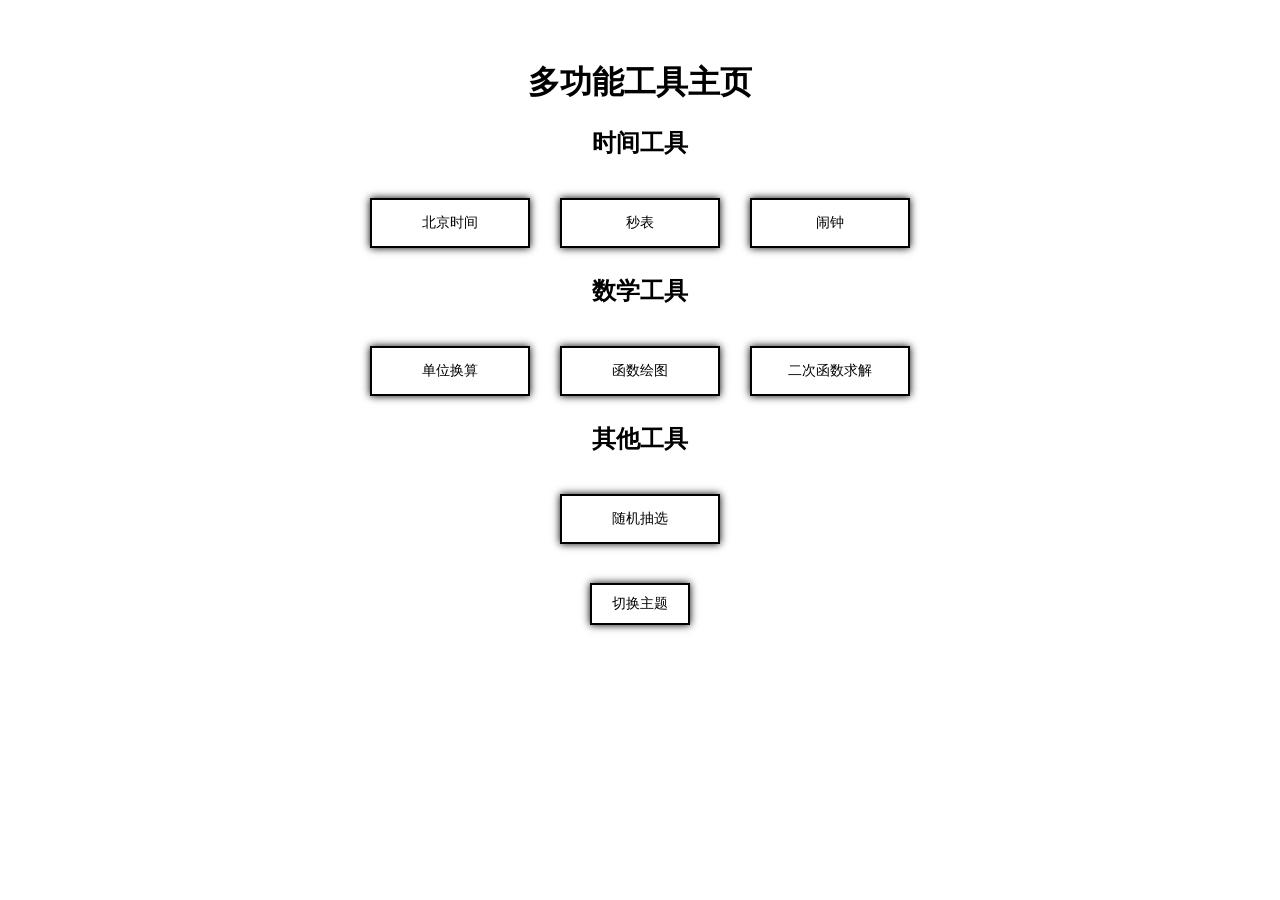
==== index.html @ 86a206b2 "更新 index.html" ====
<!DOCTYPE html>
<html lang="zh">
<head>
  <meta charset="UTF-8" />
  <title>多功能工具箱</title>
  <link rel="icon" href="images/chest.png" type="image/png">
  <link rel="stylesheet" href="style.css" />
  <style>
    body {
      text-align: center;
      font-family: sans-serif;
      padding: 2rem;
      background-color: #fff;
      color: #000;
      transition: background-color 0.3s, color 0.3s;
    }
    .menu {
      display: flex;
      flex-wrap: wrap;
      justify-content: center;
      gap: 1rem;
      margin-top: 2rem;
    }
    .btn {
      width: 160px;
      height: 50px;
      font-size: 14px;
      border-radius: 0;          /* 方形 */
      border: 2px solid currentColor;  /* 边框颜色和文字颜色一致 */
      background-color: transparent;
      color: inherit;            /* 继承 body 颜色 */
      cursor: pointer;
      transition: background-color 0.3s, color 0.3s;
    }
    .btn:hover {
      background-color: currentColor;
      color: var(--btn-hover-text, #fff);
    }
    #theme-button {
      margin-top: 2rem;
      padding: 10px 20px;
      font-size: 14px;
      border-radius: 0;
      border: 2px solid currentColor;
      background: transparent;
      color: inherit;
      cursor: pointer;
      transition: background-color 0.3s, color 0.3s;
    }
    #theme-button:hover {
      background-color: currentColor;
      color: var(--btn-hover-text, #fff);
    }

  </style>
</head>
<body>
  <h1>多功能工具主页</h1>
  <h2>时间工具</h2>
  <div class="menu">
    <a href="pages/clock.html"><button class="btn">北京时间</button></a>
    <a href="pages/stopwatch.html"><button class="btn">秒表</button></a>
    <a href="pages/alarm.html"><button class="btn">闹钟</button></a>
  </div>

  <h2>数学工具</h2>
  <div class="menu">
    <a href="pages/unit_converter.html"><button class="btn">单位换算</button></a>
    <a href="pages/function.html"><button class="btn">函数绘图</button></a>
    <a href="pages/quadratic_function.html"><button class="btn">二次函数求解</button></a>
  </div>

  <h2>其他工具</h2>
    <div class="menu">
    <a href="pages/random.html"><button class="btn">随机抽选</button></a>
  </div>

  <button id="theme-button" onclick="toggleTheme()">切换主题</button>

  <script>
    const themes = ["theme-white-blue", "theme-white-red", "theme-white-black", "theme-black-green","theme-black-blue","theme-black-white"];

    let currentThemeIndex = 0;

    function toggleTheme() {
      themes.forEach(t => document.body.classList.remove(t));
      currentThemeIndex = (currentThemeIndex + 1) % (themes.length + 1);
      if (currentThemeIndex === themes.length) {
        // 无主题，移除所有主题类
        localStorage.removeItem("theme");
      } else {
        document.body.classList.add(themes[currentThemeIndex]);
        localStorage.setItem("theme", themes[currentThemeIndex]);
      }
    }

    window.onload = () => {
      const savedTheme = localStorage.getItem("theme");
      if (savedTheme && themes.includes(savedTheme)) {
        document.body.classList.add(savedTheme);
        currentThemeIndex = themes.indexOf(savedTheme);
      }
    };
  </script>
</body>
</html>
---- style.css ----
@font-face {
  font-family: 'LED';
  src: url('fonts/DSEG7Classic-Bold.ttf') format('truetype');
}

body {
  background: #000;
  color: #0f0;
  font-family: 'LED', monospace;
  text-align: center;
  padding: 2em;
  transition: all 0.3s ease;
}

a {
  color: inherit;
  text-decoration: none;
}

button {
  background: transparent;
  border: 2px solid currentColor;
  color: inherit;
  font-size: 1.2em;
  padding: 0.5em 1.5em;
  margin: 0.5em;
  cursor: pointer;
  border-radius: 0;
  transition: 0.2s ease;
  box-shadow: 0 0 8px currentColor;
}

button:hover {
  background: currentColor;
  color: #000;
}

ul {
  list-style: none;
  padding: 0;
}

li {
  margin: 1em 0;
}

body.theme-white-blue    { background: #fff; color: #007bff; }
body.theme-white-black   { background: #fff; color: #000; }
body.theme-white-red     { background: #fff; color: #e60000; }

body.theme-black-green   { background: #000; color: #00ff00; }
body.theme-black-white   { background: #000; color: #fff; }
body.theme-black-blue    { background: #000; color: #00aaff; }

button, .btn {
  border-radius: 0;
  border: 2px solid currentColor;
  background: transparent;
  color: inherit;
  cursor: pointer;
  padding: 10px 20px;
  font-size: 14px;
  transition: background 0.2s, color 0.2s;
}
button:hover, .btn:hover {
  background: currentColor;
  color: #fff;
}
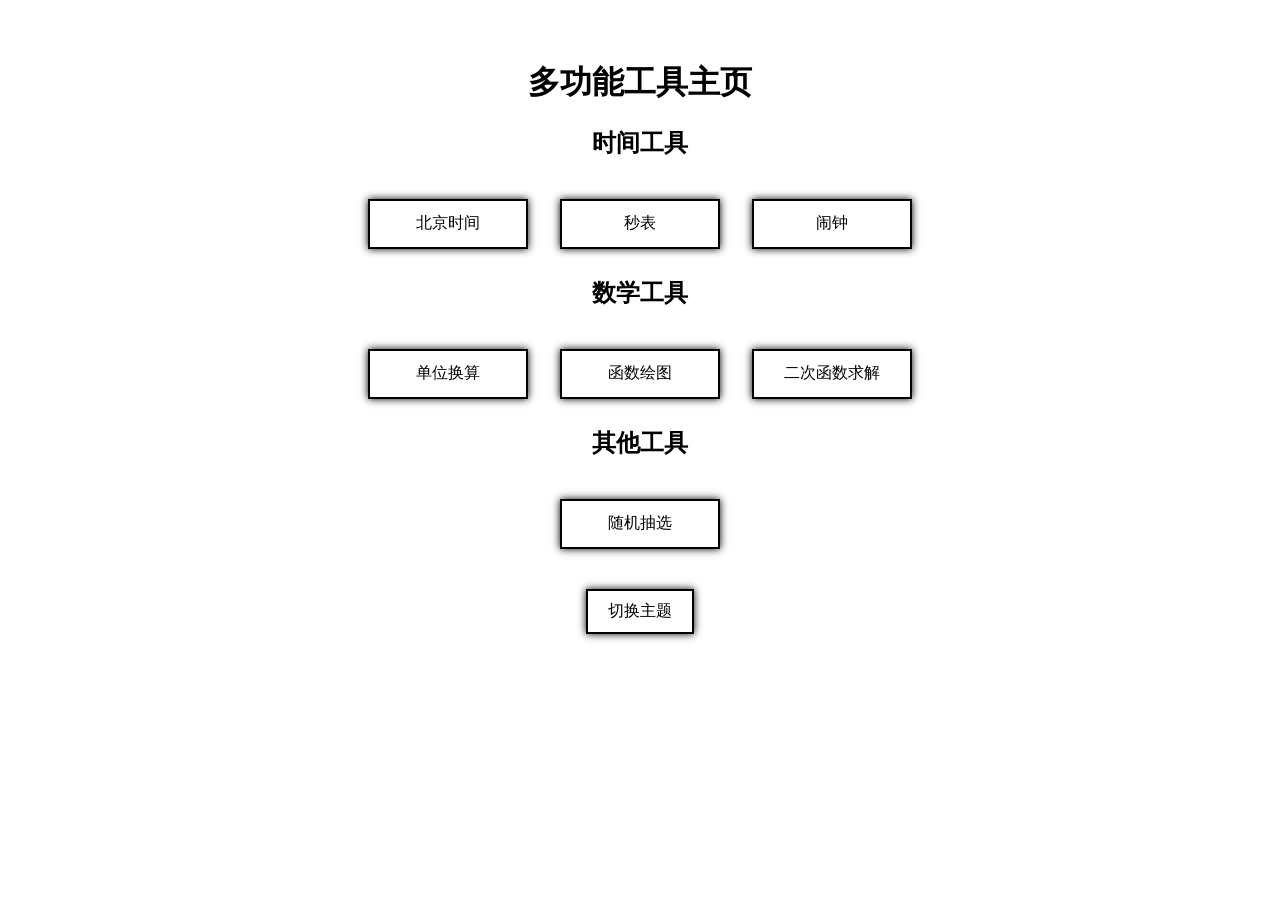
==== commit 14c2f27d: "更新按钮字体大小至 16px" ====
--- a/index.html
+++ b/index.html
@@ -24,7 +24,7 @@
     .btn {
       width: 160px;
       height: 50px;
-      font-size: 14px;
+      font-size: 16px;
       border-radius: 0;          /* 方形 */
       border: 2px solid currentColor;  /* 边框颜色和文字颜色一致 */
       background-color: transparent;
@@ -39,7 +39,7 @@
     #theme-button {
       margin-top: 2rem;
       padding: 10px 20px;
-      font-size: 14px;
+      font-size: 16px;
       border-radius: 0;
       border: 2px solid currentColor;
       background: transparent;
--- a/style.css
+++ b/style.css
@@ -59,7 +59,7 @@
   color: inherit;
   cursor: pointer;
   padding: 10px 20px;
-  font-size: 14px;
+  font-size: 18px;
   transition: background 0.2s, color 0.2s;
 }
 button:hover, .btn:hover {
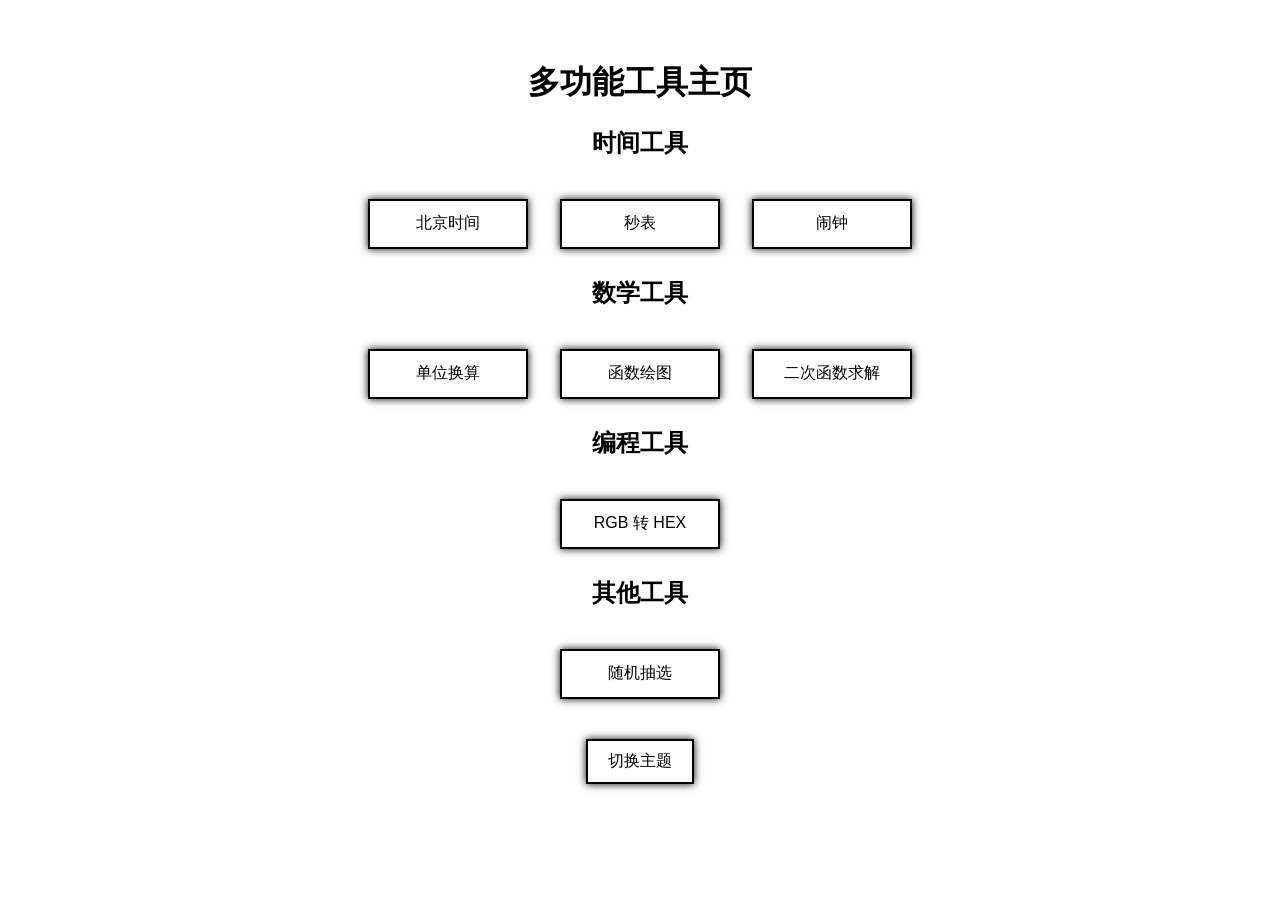
==== commit 9c96567a: "添加 RGB 转 HEX 颜色转换工具页面" ====
--- a/index.html
+++ b/index.html
@@ -69,7 +69,10 @@
     <a href="pages/function.html"><button class="btn">函数绘图</button></a>
     <a href="pages/quadratic_function.html"><button class="btn">二次函数求解</button></a>
   </div>
-
+  <h2>编程工具</h2>
+  <div class="menu">
+    <a href="pages/rgb_to_hex.html"><button class="btn">RGB 转 HEX</button></a>
+  </div>
   <h2>其他工具</h2>
     <div class="menu">
     <a href="pages/random.html"><button class="btn">随机抽选</button></a>
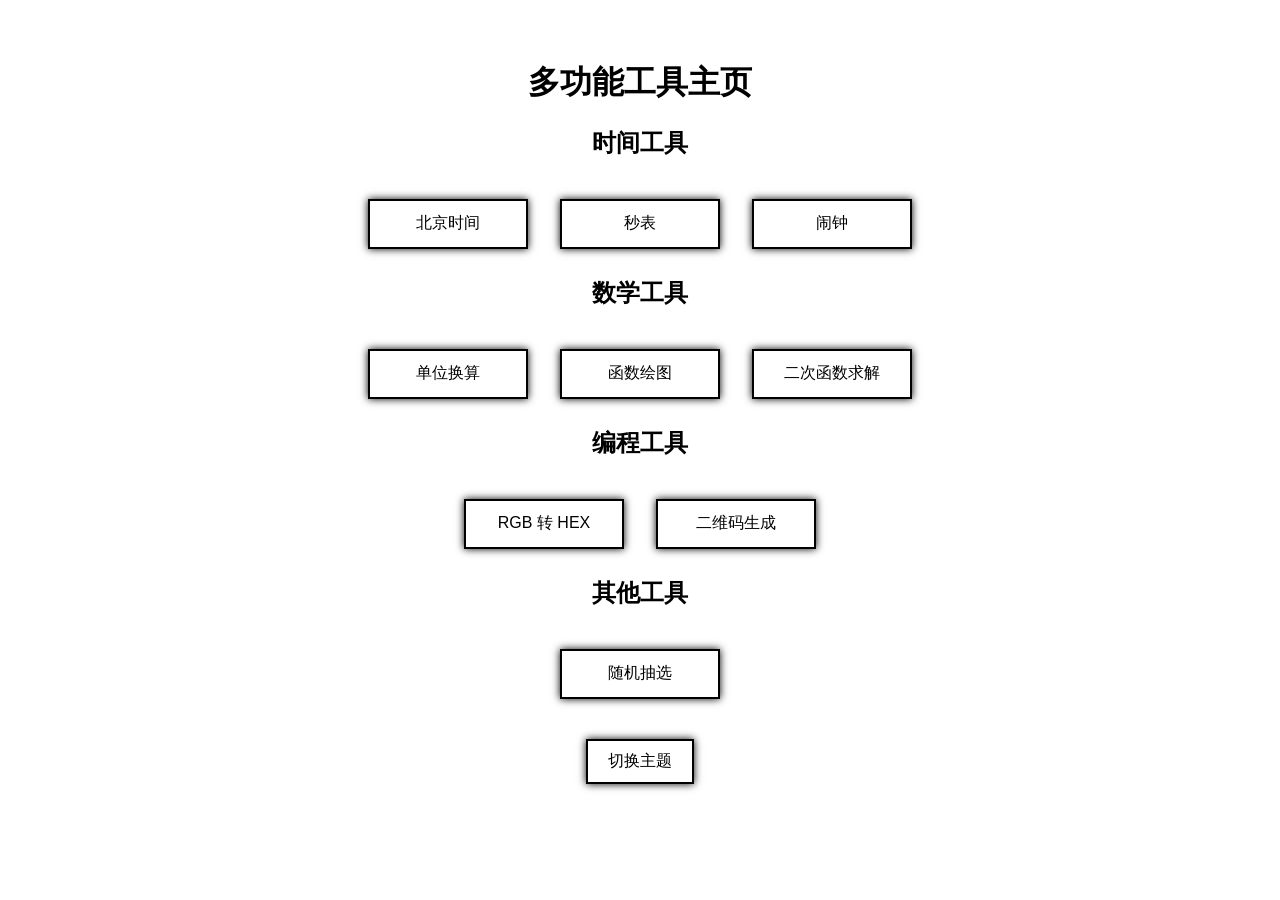
==== commit f0fb605b: "添加二维码生成页面" ====
--- a/index.html
+++ b/index.html
@@ -3,7 +3,7 @@
 <head>
   <meta charset="UTF-8" />
   <title>多功能工具箱</title>
-  <link rel="icon" href="images/chest.png" type="image/png">
+  <link rel="icon" href="chest.png" type="image/png">
   <link rel="stylesheet" href="style.css" />
   <style>
     body {
@@ -72,6 +72,7 @@
   <h2>编程工具</h2>
   <div class="menu">
     <a href="pages/rgb_to_hex.html"><button class="btn">RGB 转 HEX</button></a>
+    <a href="pages/qrcode.html"><button class="btn">二维码生成</button></a>
   </div>
   <h2>其他工具</h2>
     <div class="menu">
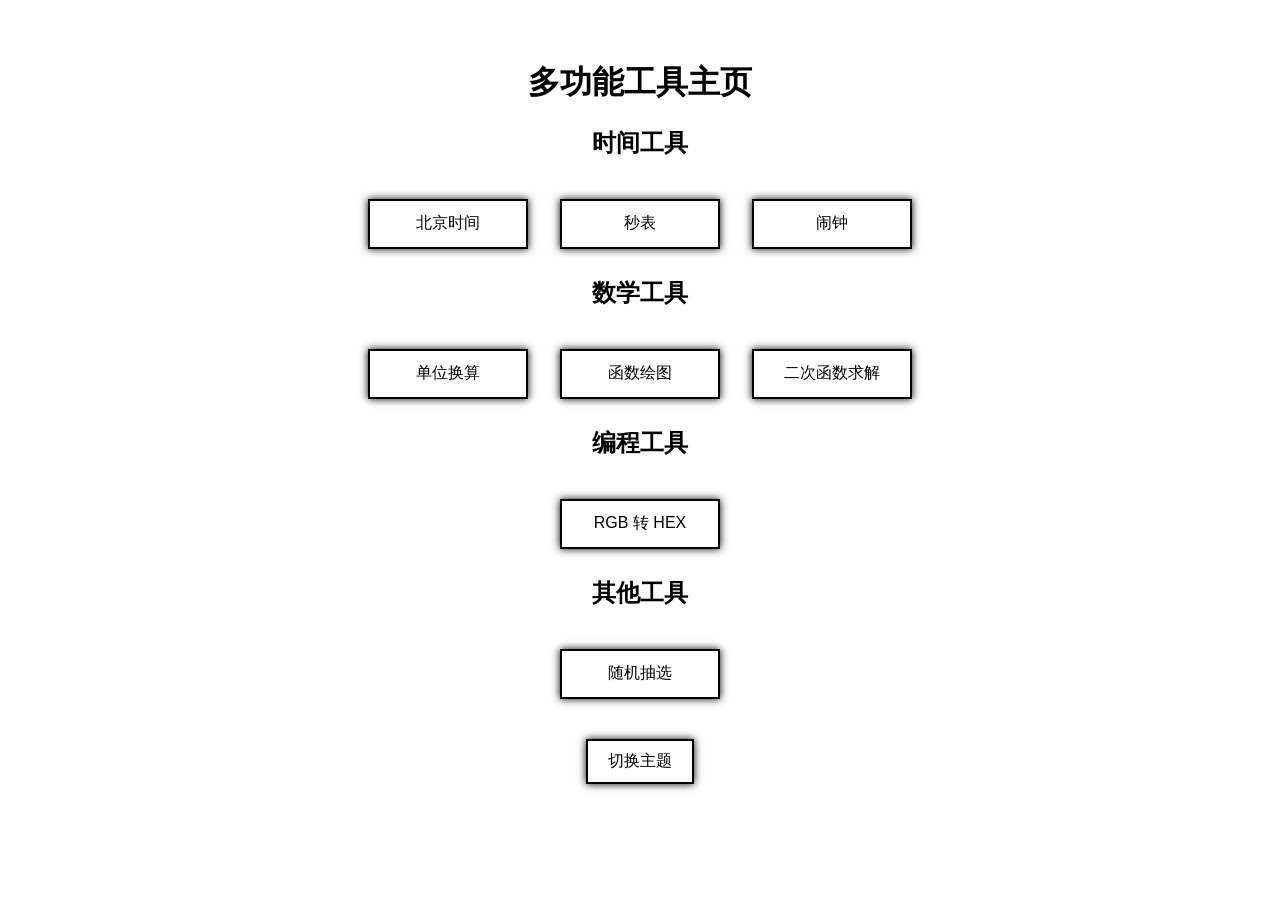
==== commit 67050393: "Update index.html" ====
--- a/index.html
+++ b/index.html
@@ -72,7 +72,6 @@
   <h2>编程工具</h2>
   <div class="menu">
     <a href="pages/rgb_to_hex.html"><button class="btn">RGB 转 HEX</button></a>
-    <a href="pages/qrcode.html"><button class="btn">二维码生成</button></a>
   </div>
   <h2>其他工具</h2>
     <div class="menu">
@@ -107,4 +106,4 @@
     };
   </script>
 </body>
-</html>+</html>
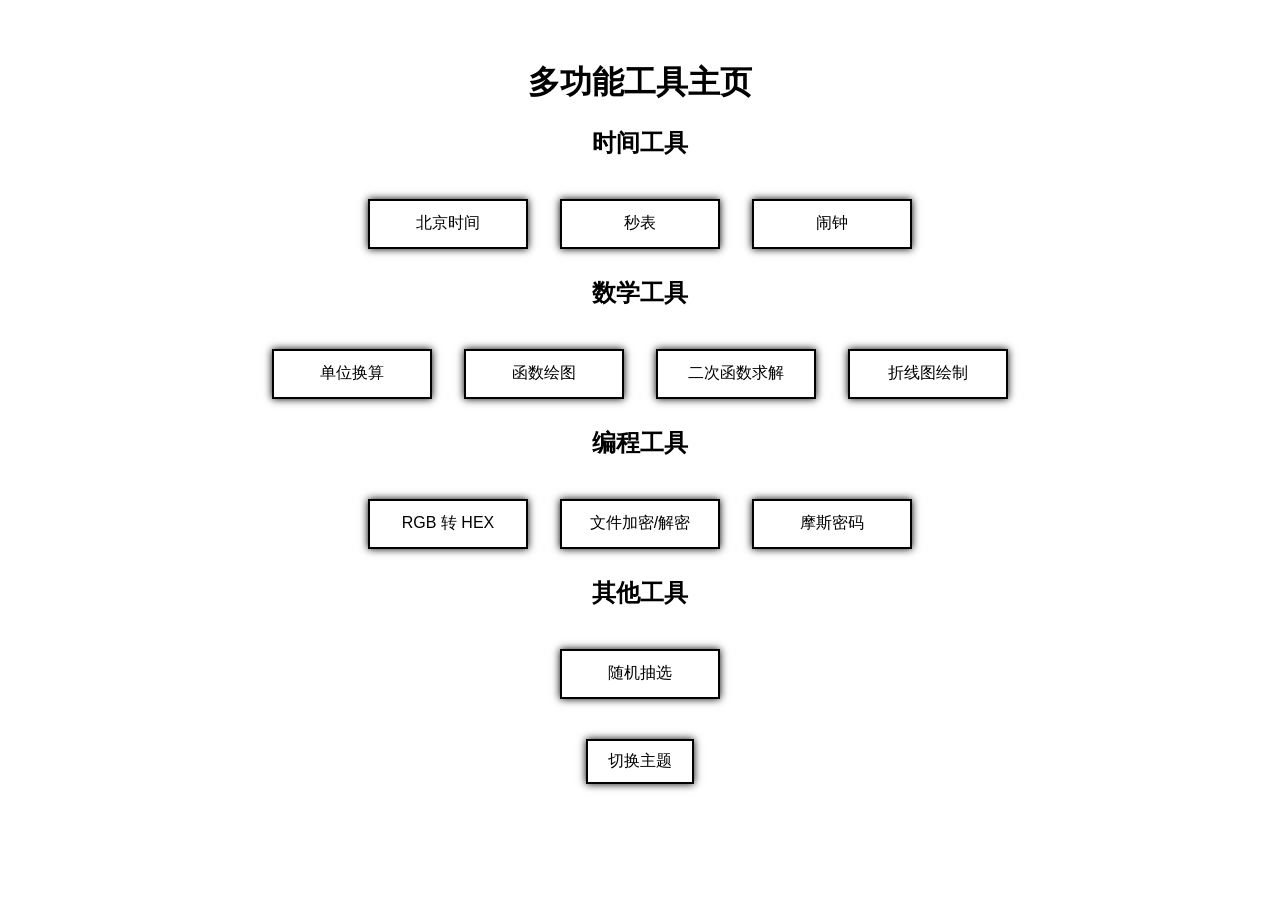
==== commit 334cce60: "添加文件加密解密工具、折线图绘制工具和摩斯密码工具页面" ====
--- a/index.html
+++ b/index.html
@@ -68,10 +68,13 @@
     <a href="pages/unit_converter.html"><button class="btn">单位换算</button></a>
     <a href="pages/function.html"><button class="btn">函数绘图</button></a>
     <a href="pages/quadratic_function.html"><button class="btn">二次函数求解</button></a>
+    <a href="pages/line_chart.html"><button class="btn">折线图绘制</button></a>
   </div>
   <h2>编程工具</h2>
   <div class="menu">
     <a href="pages/rgb_to_hex.html"><button class="btn">RGB 转 HEX</button></a>
+    <a href="pages/file_encrypt.html"><button class="btn">文件加密/解密</button></a>
+    <a href="pages/morse.html"><button class="btn">摩斯密码</button></a>
   </div>
   <h2>其他工具</h2>
     <div class="menu">
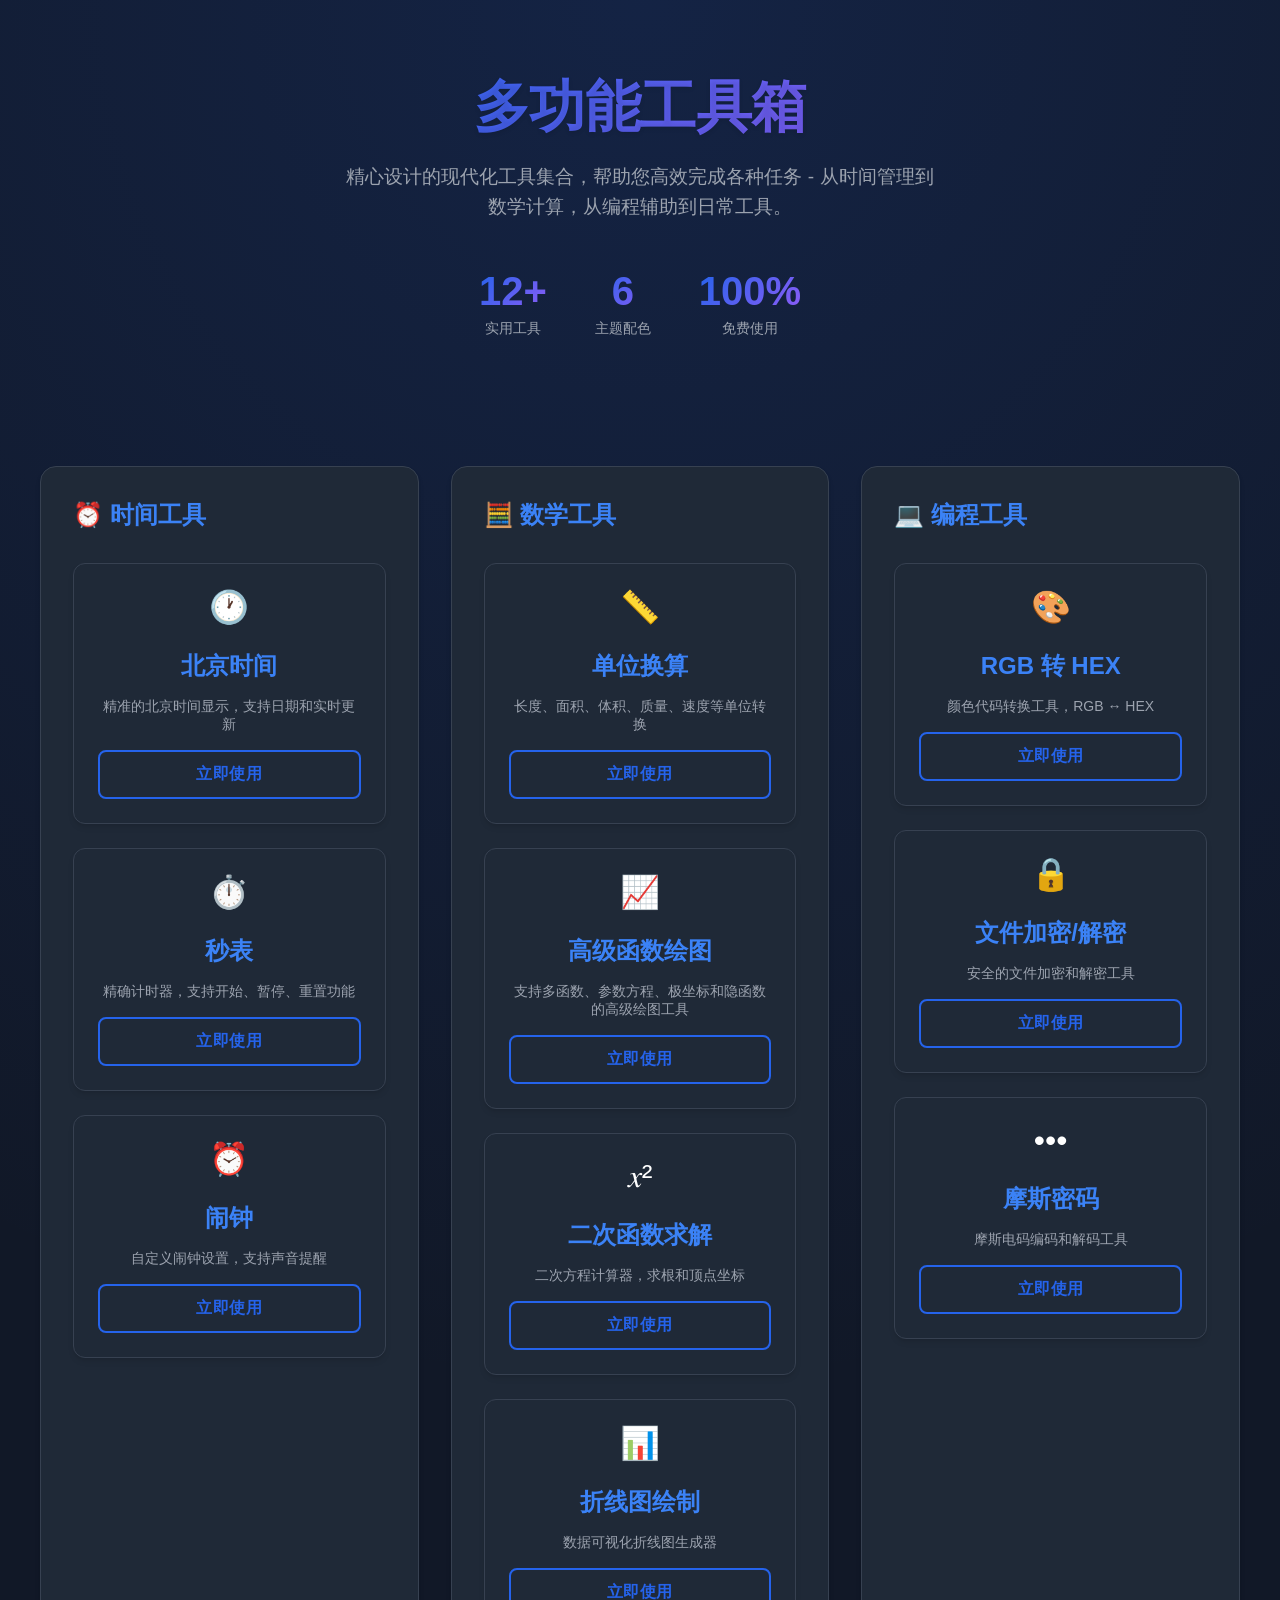
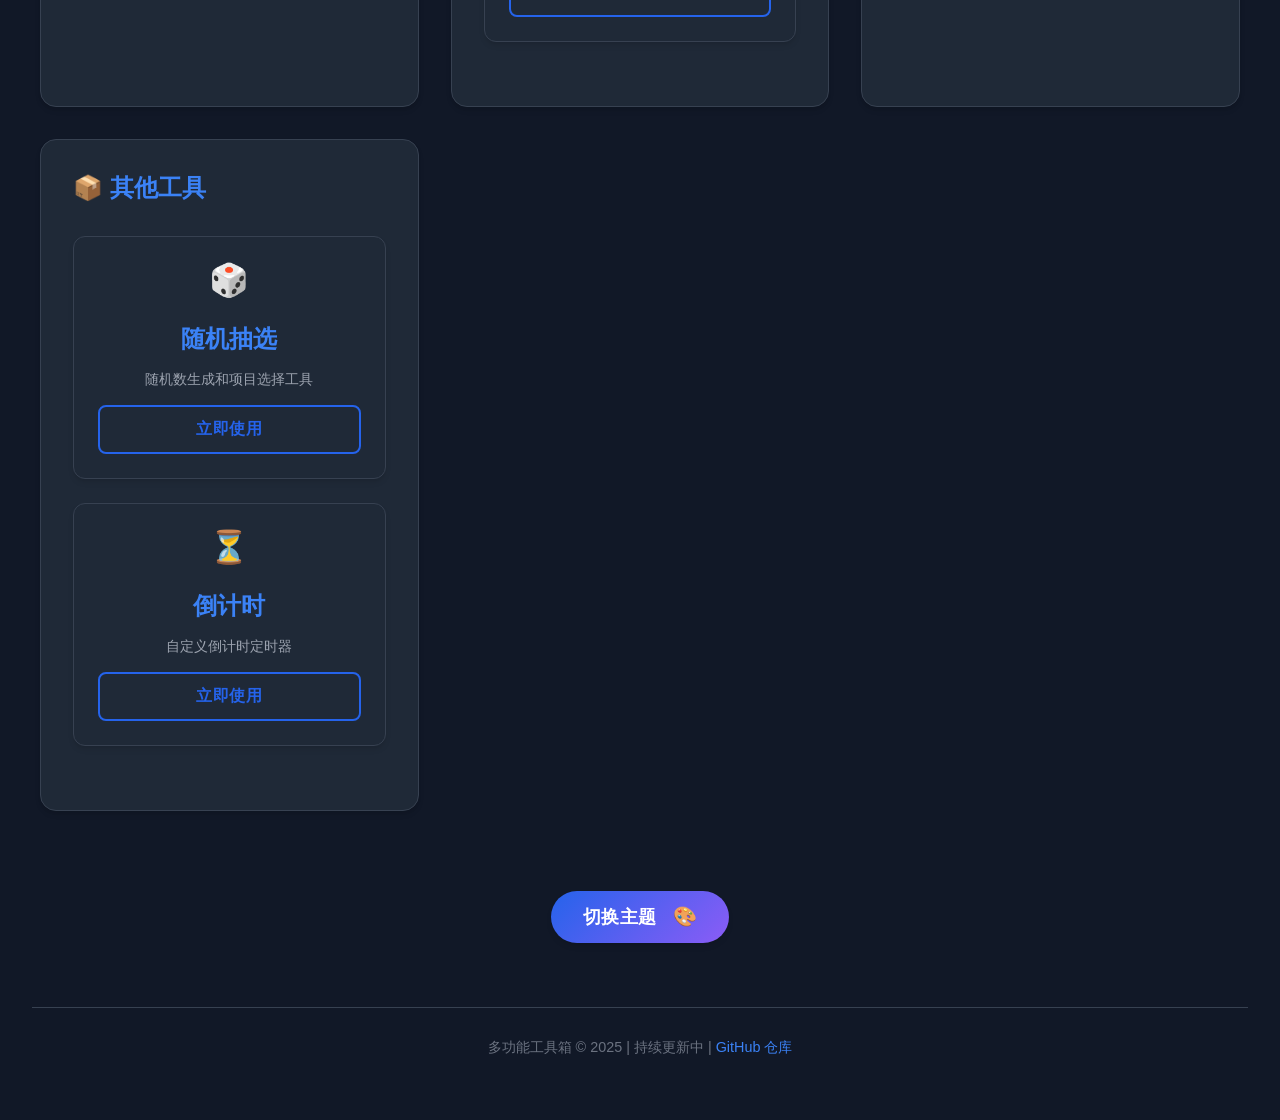
==== commit b7136cd0: "feat: redesign homepage with modern UI and responsive layout Redesigned the homepage with a complete" ====
--- a/index.html
+++ b/index.html
@@ -2,111 +2,229 @@
 <html lang="zh">
 <head>
   <meta charset="UTF-8" />
-  <title>多功能工具箱</title>
+  <meta name="viewport" content="width=device-width, initial-scale=1.0">
+  <title>多功能工具箱 | 现代化工具集</title>
   <link rel="icon" href="chest.png" type="image/png">
   <link rel="stylesheet" href="style.css" />
   <style>
-    body {
+    /* 添加一些主页特有的样式 */
+    .hero {
+      margin-bottom: 3rem;
+    }
+    
+    .hero p {
+      font-size: 1.2rem;
+      color: #9ca3af;
+      max-width: 600px;
+      margin: 0 auto 2rem;
+      line-height: 1.6;
+    }
+    
+    .tool-icon {
+      font-size: 2rem;
+      margin-bottom: 0.5rem;
+    }
+    
+    .category-grid {
+      display: grid;
+      grid-template-columns: repeat(auto-fit, minmax(300px, 1fr));
+      gap: 2rem;
+      margin: 2rem auto;
+      max-width: 1200px;
+      width: 100%;
+    }
+    
+    .category-card {
+      background: var(--card-bg-dark);
+      border-radius: 16px;
+      padding: 2rem;
+      border: 1px solid var(--border-dark);
+      box-shadow: var(--shadow);
+      transition: all 0.3s ease;
+    }
+    
+    .category-card:hover {
+      transform: translateY(-5px);
+      border-color: var(--primary);
+      box-shadow: var(--shadow-lg), var(--shadow-color);
+    }
+    
+    .category-card h3 {
+      color: var(--primary-light);
+      margin-top: 0;
+      font-size: 1.5rem;
+      display: flex;
+      align-items: center;
+      gap: 10px;
+    }
+    
+    .stats {
+      display: flex;
+      justify-content: center;
+      gap: 3rem;
+      margin: 3rem 0;
+      flex-wrap: wrap;
+    }
+    
+    .stat-item {
       text-align: center;
-      font-family: sans-serif;
-      padding: 2rem;
-      background-color: #fff;
-      color: #000;
-      transition: background-color 0.3s, color 0.3s;
-    }
-    .menu {
-      display: flex;
-      flex-wrap: wrap;
-      justify-content: center;
-      gap: 1rem;
-      margin-top: 2rem;
-    }
-    .btn {
-      width: 160px;
-      height: 50px;
-      font-size: 16px;
-      border-radius: 0;          /* 方形 */
-      border: 2px solid currentColor;  /* 边框颜色和文字颜色一致 */
-      background-color: transparent;
-      color: inherit;            /* 继承 body 颜色 */
-      cursor: pointer;
-      transition: background-color 0.3s, color 0.3s;
-    }
-    .btn:hover {
-      background-color: currentColor;
-      color: var(--btn-hover-text, #fff);
-    }
-    #theme-button {
-      margin-top: 2rem;
-      padding: 10px 20px;
-      font-size: 16px;
-      border-radius: 0;
-      border: 2px solid currentColor;
-      background: transparent;
-      color: inherit;
-      cursor: pointer;
-      transition: background-color 0.3s, color 0.3s;
-    }
-    #theme-button:hover {
-      background-color: currentColor;
-      color: var(--btn-hover-text, #fff);
-    }
-
+    }
+    
+    .stat-number {
+      font-size: 2.5rem;
+      font-weight: 800;
+      background: linear-gradient(135deg, var(--primary), var(--secondary));
+      -webkit-background-clip: text;
+      background-clip: text;
+      color: transparent;
+      line-height: 1;
+    }
+    
+    .stat-label {
+      color: #9ca3af;
+      font-size: 0.9rem;
+      margin-top: 0.5rem;
+    }
+    
+    .footer {
+      margin-top: 4rem;
+      color: #6b7280;
+      font-size: 0.9rem;
+      padding: 1rem;
+      border-top: 1px solid var(--border-dark);
+      width: 100%;
+    }
   </style>
 </head>
 <body>
-  <h1>多功能工具主页</h1>
-  <h2>时间工具</h2>
-  <div class="menu">
-    <a href="pages/clock.html"><button class="btn">北京时间</button></a>
-    <a href="pages/stopwatch.html"><button class="btn">秒表</button></a>
-    <a href="pages/alarm.html"><button class="btn">闹钟</button></a>
+  <div class="hero">
+    <h1>多功能工具箱</h1>
+    <p>精心设计的现代化工具集合，帮助您高效完成各种任务 - 从时间管理到数学计算，从编程辅助到日常工具。</p>
+    
+    <div class="stats">
+      <div class="stat-item">
+        <div class="stat-number">12+</div>
+        <div class="stat-label">实用工具</div>
+      </div>
+      <div class="stat-item">
+        <div class="stat-number">6</div>
+        <div class="stat-label">主题配色</div>
+      </div>
+      <div class="stat-item">
+        <div class="stat-number">100%</div>
+        <div class="stat-label">免费使用</div>
+      </div>
+    </div>
   </div>
 
-  <h2>数学工具</h2>
-  <div class="menu">
-    <a href="pages/unit_converter.html"><button class="btn">单位换算</button></a>
-    <a href="pages/function.html"><button class="btn">函数绘图</button></a>
-    <a href="pages/quadratic_function.html"><button class="btn">二次函数求解</button></a>
-    <a href="pages/line_chart.html"><button class="btn">折线图绘制</button></a>
+  <div class="category-grid">
+    <!-- 时间工具 -->
+    <div class="category-card">
+      <h3>⏰ 时间工具</h3>
+      <div class="menu">
+        <a href="pages/clock.html" class="tool-card">
+          <div class="tool-icon">🕐</div>
+          <h3>北京时间</h3>
+          <p>精准的北京时间显示，支持日期和实时更新</p>
+          <button class="btn">立即使用</button>
+        </a>
+        <a href="pages/stopwatch.html" class="tool-card">
+          <div class="tool-icon">⏱️</div>
+          <h3>秒表</h3>
+          <p>精确计时器，支持开始、暂停、重置功能</p>
+          <button class="btn">立即使用</button>
+        </a>
+        <a href="pages/alarm.html" class="tool-card">
+          <div class="tool-icon">⏰</div>
+          <h3>闹钟</h3>
+          <p>自定义闹钟设置，支持声音提醒</p>
+          <button class="btn">立即使用</button>
+        </a>
+      </div>
+    </div>
+
+    <!-- 数学工具 -->
+    <div class="category-card">
+      <h3>🧮 数学工具</h3>
+      <div class="menu">
+        <a href="pages/unit_converter.html" class="tool-card">
+          <div class="tool-icon">📏</div>
+          <h3>单位换算</h3>
+          <p>长度、面积、体积、质量、速度等单位转换</p>
+          <button class="btn">立即使用</button>
+        </a>
+        <a href="pages/function.html" class="tool-card">
+          <div class="tool-icon">📈</div>
+          <h3>高级函数绘图</h3>
+          <p>支持多函数、参数方程、极坐标和隐函数的高级绘图工具</p>
+          <button class="btn">立即使用</button>
+        </a>
+        <a href="pages/quadratic_function.html" class="tool-card">
+          <div class="tool-icon">𝑥²</div>
+          <h3>二次函数求解</h3>
+          <p>二次方程计算器，求根和顶点坐标</p>
+          <button class="btn">立即使用</button>
+        </a>
+        <a href="pages/line_chart.html" class="tool-card">
+          <div class="tool-icon">📊</div>
+          <h3>折线图绘制</h3>
+          <p>数据可视化折线图生成器</p>
+          <button class="btn">立即使用</button>
+        </a>
+      </div>
+    </div>
+
+    <!-- 编程工具 -->
+    <div class="category-card">
+      <h3>💻 编程工具</h3>
+      <div class="menu">
+        <a href="pages/rgb_to_hex.html" class="tool-card">
+          <div class="tool-icon">🎨</div>
+          <h3>RGB 转 HEX</h3>
+          <p>颜色代码转换工具，RGB ↔ HEX</p>
+          <button class="btn">立即使用</button>
+        </a>
+        <a href="pages/file_encrypt.html" class="tool-card">
+          <div class="tool-icon">🔒</div>
+          <h3>文件加密/解密</h3>
+          <p>安全的文件加密和解密工具</p>
+          <button class="btn">立即使用</button>
+        </a>
+        <a href="pages/morse.html" class="tool-card">
+          <div class="tool-icon">•••</div>
+          <h3>摩斯密码</h3>
+          <p>摩斯电码编码和解码工具</p>
+          <button class="btn">立即使用</button>
+        </a>
+      </div>
+    </div>
+
+    <!-- 其他工具 -->
+    <div class="category-card">
+      <h3>📦 其他工具</h3>
+      <div class="menu">
+        <a href="pages/random.html" class="tool-card">
+          <div class="tool-icon">🎲</div>
+          <h3>随机抽选</h3>
+          <p>随机数生成和项目选择工具</p>
+          <button class="btn">立即使用</button>
+        </a>
+        <a href="pages/countdown.html" class="tool-card">
+          <div class="tool-icon">⏳</div>
+          <h3>倒计时</h3>
+          <p>自定义倒计时定时器</p>
+          <button class="btn">立即使用</button>
+        </a>
+      </div>
+    </div>
   </div>
-  <h2>编程工具</h2>
-  <div class="menu">
-    <a href="pages/rgb_to_hex.html"><button class="btn">RGB 转 HEX</button></a>
-    <a href="pages/file_encrypt.html"><button class="btn">文件加密/解密</button></a>
-    <a href="pages/morse.html"><button class="btn">摩斯密码</button></a>
+
+  <button id="theme-button" onclick="toggleTheme()">切换主题</button>
+
+  <div class="footer">
+    <p>多功能工具箱 © 2025 | 持续更新中 | <a href="https://github.com/rtmmtr2/rtmmtr2.github.io" style="color: var(--primary-light);">GitHub 仓库</a></p>
   </div>
-  <h2>其他工具</h2>
-    <div class="menu">
-    <a href="pages/random.html"><button class="btn">随机抽选</button></a>
-  </div>
-
-  <button id="theme-button" onclick="toggleTheme()">切换主题</button>
-
-  <script>
-    const themes = ["theme-white-blue", "theme-white-red", "theme-white-black", "theme-black-green","theme-black-blue","theme-black-white"];
-
-    let currentThemeIndex = 0;
-
-    function toggleTheme() {
-      themes.forEach(t => document.body.classList.remove(t));
-      currentThemeIndex = (currentThemeIndex + 1) % (themes.length + 1);
-      if (currentThemeIndex === themes.length) {
-        // 无主题，移除所有主题类
-        localStorage.removeItem("theme");
-      } else {
-        document.body.classList.add(themes[currentThemeIndex]);
-        localStorage.setItem("theme", themes[currentThemeIndex]);
-      }
-    }
-
-    window.onload = () => {
-      const savedTheme = localStorage.getItem("theme");
-      if (savedTheme && themes.includes(savedTheme)) {
-        document.body.classList.add(savedTheme);
-        currentThemeIndex = themes.indexOf(savedTheme);
-      }
-    };
-  </script>
+
+  <script src="script.js"></script>
 </body>
 </html>
--- a/style.css
+++ b/style.css
@@ -1,68 +1,367 @@
+/* 现代化多功能工具箱样式 - 优化版 */
 @font-face {
   font-family: 'LED';
   src: url('fonts/DSEG7Classic-Bold.ttf') format('truetype');
 }
 
+:root {
+  /* 现代配色方案 */
+  --primary: #2563eb;
+  --primary-light: #3b82f6;
+  --primary-dark: #1d4ed8;
+  --secondary: #8b5cf6;
+  --accent: #10b981;
+  --danger: #ef4444;
+  --warning: #f59e0b;
+  --success: #10b981;
+  --text-light: #ffffff;
+  --text-dark: #1f2937;
+  --bg-light: #f9fafb;
+  --bg-dark: #111827;
+  --card-bg-light: #ffffff;
+  --card-bg-dark: #1f2937;
+  --border-light: #e5e7eb;
+  --border-dark: #374151;
+  --shadow: 0 4px 6px -1px rgba(0, 0, 0, 0.1), 0 2px 4px -1px rgba(0, 0, 0, 0.06);
+  --shadow-lg: 0 10px 15px -3px rgba(0, 0, 0, 0.1), 0 4px 6px -2px rgba(0, 0, 0, 0.05);
+  --shadow-color: 0 0 20px rgba(37, 99, 235, 0.3);
+}
+
+* {
+  box-sizing: border-box;
+}
+
 body {
-  background: #000;
-  color: #0f0;
-  font-family: 'LED', monospace;
+  background: var(--bg-dark);
+  color: #fff;
+  font-family: -apple-system, BlinkMacSystemFont, 'Segoe UI', Roboto, 'Helvetica Neue', Arial, sans-serif;
   text-align: center;
-  padding: 2em;
+  padding: 2rem;
+  margin: 0;
   transition: all 0.3s ease;
-}
-
+  min-height: 100vh;
+  display: flex;
+  flex-direction: column;
+  align-items: center;
+  justify-content: center;
+  background-image: radial-gradient(circle at 50% 0%, rgba(37, 99, 235, 0.15) 0%, transparent 50%);
+}
+
+/* 主标题样式 */
+h1 {
+  font-size: 3.5rem;
+  margin-bottom: 1rem;
+  background: linear-gradient(135deg, var(--primary), var(--secondary));
+  -webkit-background-clip: text;
+  background-clip: text;
+  color: transparent;
+  font-weight: 800;
+  letter-spacing: -0.5px;
+  text-shadow: 0 2px 4px rgba(0, 0, 0, 0.1);
+}
+
+h2 {
+  font-size: 2rem;
+  margin: 2rem 0 1.5rem;
+  color: #e5e7eb;
+  font-weight: 600;
+  position: relative;
+  display: inline-block;
+  padding-bottom: 0.5rem;
+}
+
+h2::after {
+  content: '';
+  position: absolute;
+  bottom: 0;
+  left: 50%;
+  transform: translateX(-50%);
+  width: 60px;
+  height: 3px;
+  background: linear-gradient(90deg, var(--primary), var(--secondary));
+  border-radius: 3px;
+}
+
+/* 链接样式 */
 a {
   color: inherit;
   text-decoration: none;
-}
-
-button {
+  transition: color 0.2s ease;
+}
+
+a:hover {
+  color: var(--primary-light);
+}
+
+/* 按钮基础样式 */
+button, .btn {
+  border: 2px solid var(--primary);
   background: transparent;
-  border: 2px solid currentColor;
+  color: var(--primary);
+  cursor: pointer;
+  padding: 12px 24px;
+  font-size: 1rem;
+  font-weight: 600;
+  border-radius: 8px;
+  transition: all 0.3s ease;
+  position: relative;
+  overflow: hidden;
+  display: inline-flex;
+  align-items: center;
+  justify-content: center;
+  gap: 8px;
+  letter-spacing: 0.5px;
+}
+
+button:hover, .btn:hover {
+  background: var(--primary);
+  color: white;
+  transform: translateY(-2px);
+  box-shadow: var(--shadow-lg), var(--shadow-color);
+}
+
+button:active, .btn:active {
+  transform: translateY(0);
+}
+
+/* 菜单区域样式 */
+.menu {
+  display: grid;
+  grid-template-columns: repeat(auto-fill, minmax(180px, 1fr));
+  gap: 1.5rem;
+  margin: 2rem auto;
+  max-width: 1200px;
+  width: 100%;
+}
+
+/* 工具卡片样式 */
+.tool-card {
+  background: var(--card-bg-dark);
+  border-radius: 12px;
+  padding: 1.5rem;
+  border: 1px solid var(--border-dark);
+  transition: all 0.3s ease;
+  display: flex;
+  flex-direction: column;
+  align-items: center;
+  gap: 1rem;
+  text-decoration: none;
   color: inherit;
-  font-size: 1.2em;
-  padding: 0.5em 1.5em;
-  margin: 0.5em;
-  cursor: pointer;
-  border-radius: 0;
-  transition: 0.2s ease;
-  box-shadow: 0 0 8px currentColor;
-}
-
-button:hover {
-  background: currentColor;
-  color: #000;
-}
-
-ul {
-  list-style: none;
-  padding: 0;
-}
-
-li {
-  margin: 1em 0;
-}
-
-body.theme-white-blue    { background: #fff; color: #007bff; }
-body.theme-white-black   { background: #fff; color: #000; }
-body.theme-white-red     { background: #fff; color: #e60000; }
-
-body.theme-black-green   { background: #000; color: #00ff00; }
-body.theme-black-white   { background: #000; color: #fff; }
-body.theme-black-blue    { background: #000; color: #00aaff; }
-
-button, .btn {
-  border-radius: 0;
-  border: 2px solid currentColor;
-  background: transparent;
-  color: inherit;
-  cursor: pointer;
-  padding: 10px 20px;
-  font-size: 18px;
-  transition: background 0.2s, color 0.2s;
-}
-button:hover, .btn:hover {
-  background: currentColor;
-  color: #fff;
-}+  box-shadow: var(--shadow);
+}
+
+.tool-card:hover {
+  transform: translateY(-5px);
+  border-color: var(--primary);
+  box-shadow: var(--shadow-lg), var(--shadow-color);
+}
+
+.tool-card .btn {
+  width: 100%;
+  margin: 0;
+}
+
+.tool-card h3 {
+  margin: 0;
+  font-size: 1.25rem;
+  font-weight: 600;
+  color: #e5e7eb;
+}
+
+.tool-card p {
+  margin: 0;
+  color: #9ca3af;
+  font-size: 0.875rem;
+  text-align: center;
+}
+
+/* 主题切换按钮 */
+#theme-button {
+  margin-top: 3rem;
+  padding: 14px 32px;
+  font-size: 1.1rem;
+  border-radius: 50px;
+  background: linear-gradient(135deg, var(--primary), var(--secondary));
+  color: white;
+  border: none;
+  font-weight: 600;
+  box-shadow: var(--shadow);
+  position: relative;
+  overflow: hidden;
+}
+
+#theme-button:hover {
+  transform: translateY(-2px);
+  box-shadow: var(--shadow-lg);
+  background: linear-gradient(135deg, var(--primary-light), var(--secondary));
+}
+
+#theme-button::after {
+  content: '🎨';
+  margin-left: 8px;
+  font-size: 1.2rem;
+}
+
+/* 返回按钮样式 */
+.back-button {
+  margin-top: 2rem;
+  background: var(--bg-dark);
+  border: 2px solid var(--border-dark);
+  color: #d1d5db;
+}
+
+.back-button:hover {
+  background: var(--border-dark);
+  color: white;
+  border-color: var(--primary);
+}
+
+/* 主题系统 */
+body.theme-white-blue {
+  background: linear-gradient(135deg, #f0f9ff, #e0f2fe);
+  color: #0369a1;
+}
+
+body.theme-white-blue h1 {
+  background: linear-gradient(135deg, #0369a1, #0ea5e9);
+  -webkit-background-clip: text;
+  background-clip: text;
+  color: transparent;
+}
+
+body.theme-white-blue .tool-card {
+  background: white;
+  border-color: #bae6fd;
+}
+
+body.theme-white-red {
+  background: linear-gradient(135deg, #fef2f2, #fee2e2);
+  color: #dc2626;
+}
+
+body.theme-white-red h1 {
+  background: linear-gradient(135deg, #dc2626, #ef4444);
+  -webkit-background-clip: text;
+  background-clip: text;
+  color: transparent;
+}
+
+body.theme-white-black {
+  background: linear-gradient(135deg, #fafafa, #f5f5f5);
+  color: #111827;
+}
+
+body.theme-white-black .tool-card {
+  background: white;
+  border-color: #e5e7eb;
+}
+
+body.theme-black-green {
+  background: linear-gradient(135deg, #022c22, #064e3b);
+  color: #10b981;
+}
+
+body.theme-black-green .tool-card {
+  background: #0f766e;
+}
+
+body.theme-black-white {
+  background: linear-gradient(135deg, #1f2937, #374151);
+  color: #f9fafb;
+}
+
+body.theme-black-blue {
+  background: linear-gradient(135deg, #0c4a6e, #075985);
+  color: #93c5fd;
+}
+
+/* 响应式设计 */
+@media (max-width: 768px) {
+  body {
+    padding: 1rem;
+  }
+
+  h1 {
+    font-size: 2.5rem;
+  }
+
+  h2 {
+    font-size: 1.75rem;
+  }
+
+  .menu {
+    grid-template-columns: repeat(auto-fill, minmax(160px, 1fr));
+    gap: 1rem;
+  }
+
+  .tool-card {
+    padding: 1.25rem;
+  }
+
+  button, .btn {
+    padding: 10px 20px;
+    font-size: 0.95rem;
+  }
+
+  #theme-button {
+    padding: 12px 24px;
+    font-size: 1rem;
+  }
+}
+
+@media (max-width: 480px) {
+  .menu {
+    grid-template-columns: 1fr;
+    max-width: 300px;
+  }
+
+  h1 {
+    font-size: 2rem;
+  }
+}
+
+/* 动画效果 */
+@keyframes fadeIn {
+  from {
+    opacity: 0;
+    transform: translateY(10px);
+  }
+  to {
+    opacity: 1;
+    transform: translateY(0);
+  }
+}
+
+.tool-card {
+  animation: fadeIn 0.5s ease forwards;
+}
+
+.tool-card:nth-child(1) { animation-delay: 0.1s; }
+.tool-card:nth-child(2) { animation-delay: 0.2s; }
+.tool-card:nth-child(3) { animation-delay: 0.3s; }
+.tool-card:nth-child(4) { animation-delay: 0.4s; }
+.tool-card:nth-child(5) { animation-delay: 0.5s; }
+.tool-card:nth-child(6) { animation-delay: 0.6s; }
+.tool-card:nth-child(7) { animation-delay: 0.7s; }
+.tool-card:nth-child(8) { animation-delay: 0.8s; }
+.tool-card:nth-child(9) { animation-delay: 0.9s; }
+
+/* LED数字显示专用类（保留原有功能） */
+.led-display {
+  font-family: 'LED', monospace;
+  color: #00ff00;
+  text-shadow: 0 0 10px #00ff00;
+  background: rgba(0, 0, 0, 0.7);
+  padding: 1rem 2rem;
+  border-radius: 8px;
+  border: 2px solid #00ff00;
+  box-shadow: 0 0 20px rgba(0, 255, 0, 0.3);
+}
+
+/* 实用类 */
+.text-center { text-align: center; }
+.mt-1 { margin-top: 1rem; }
+.mt-2 { margin-top: 2rem; }
+.mb-1 { margin-bottom: 1rem; }
+.mb-2 { margin-bottom: 2rem; }
+.p-2 { padding: 2rem; }
